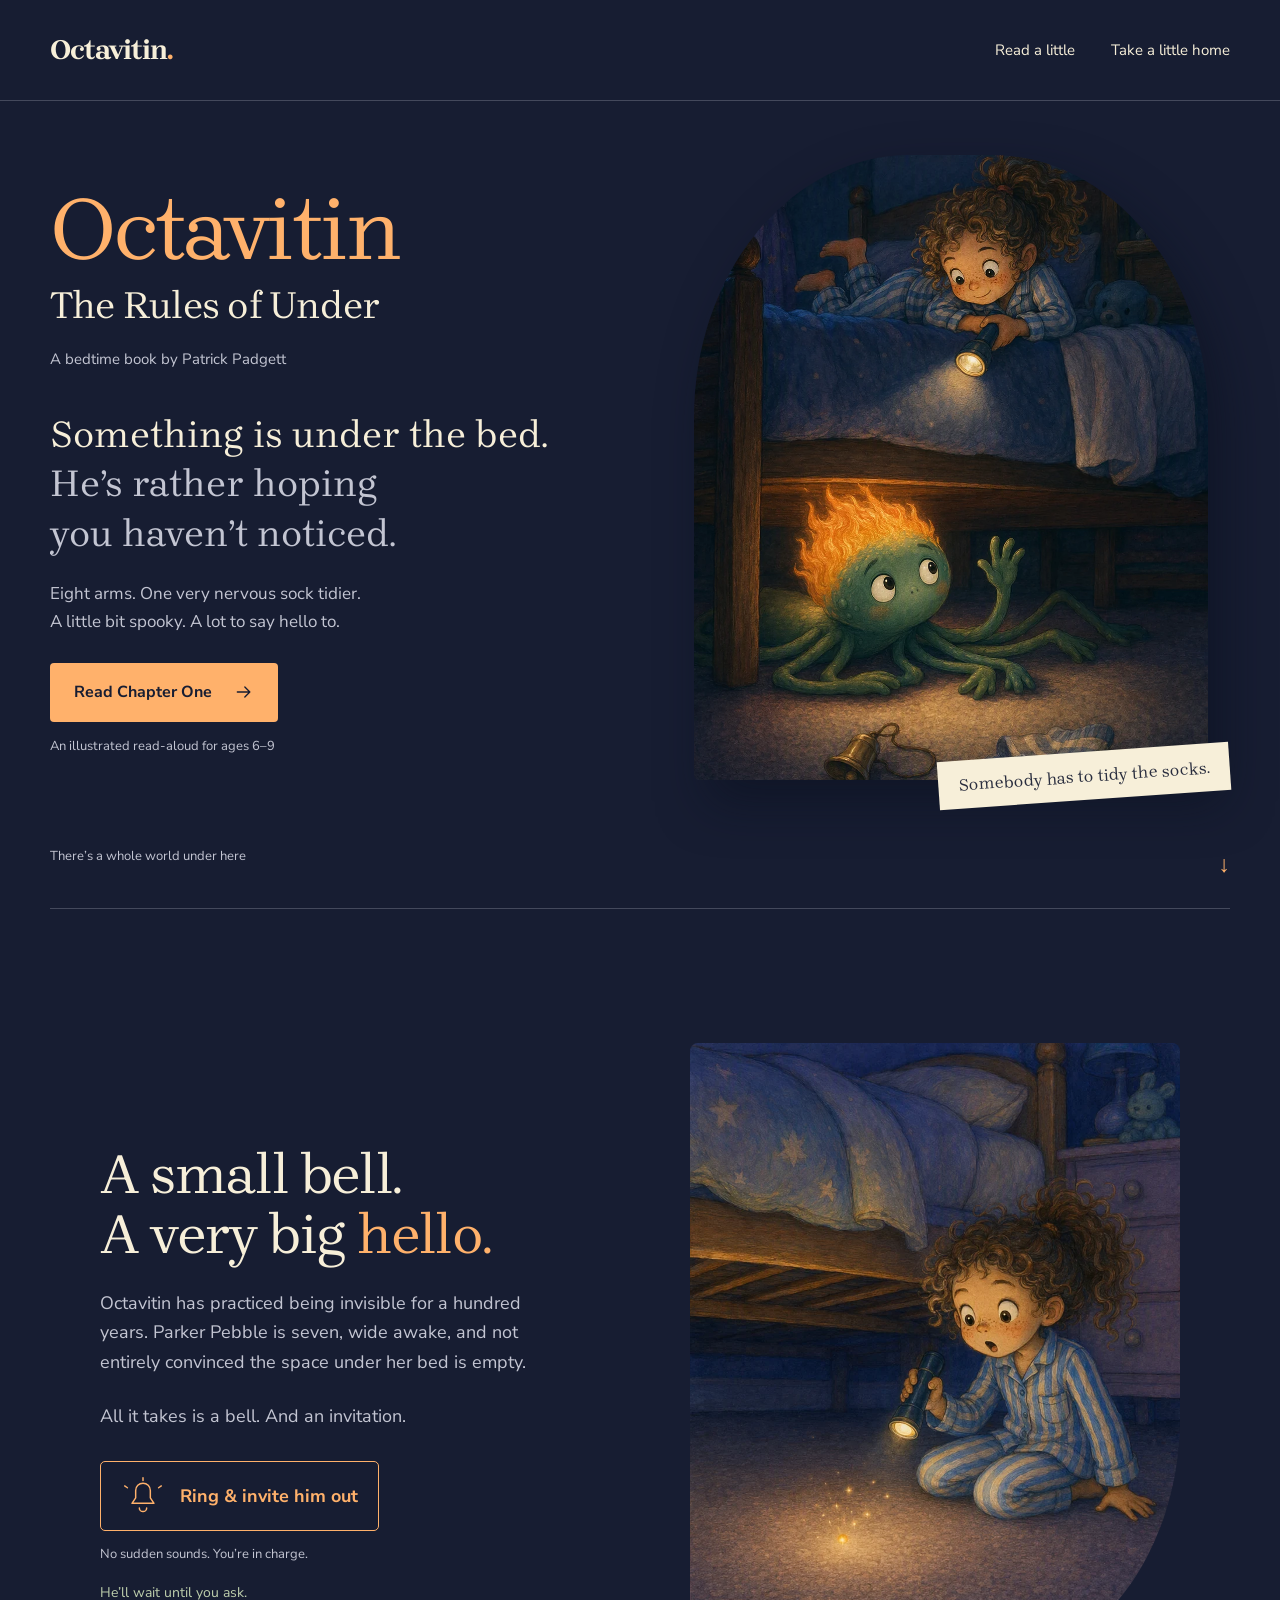
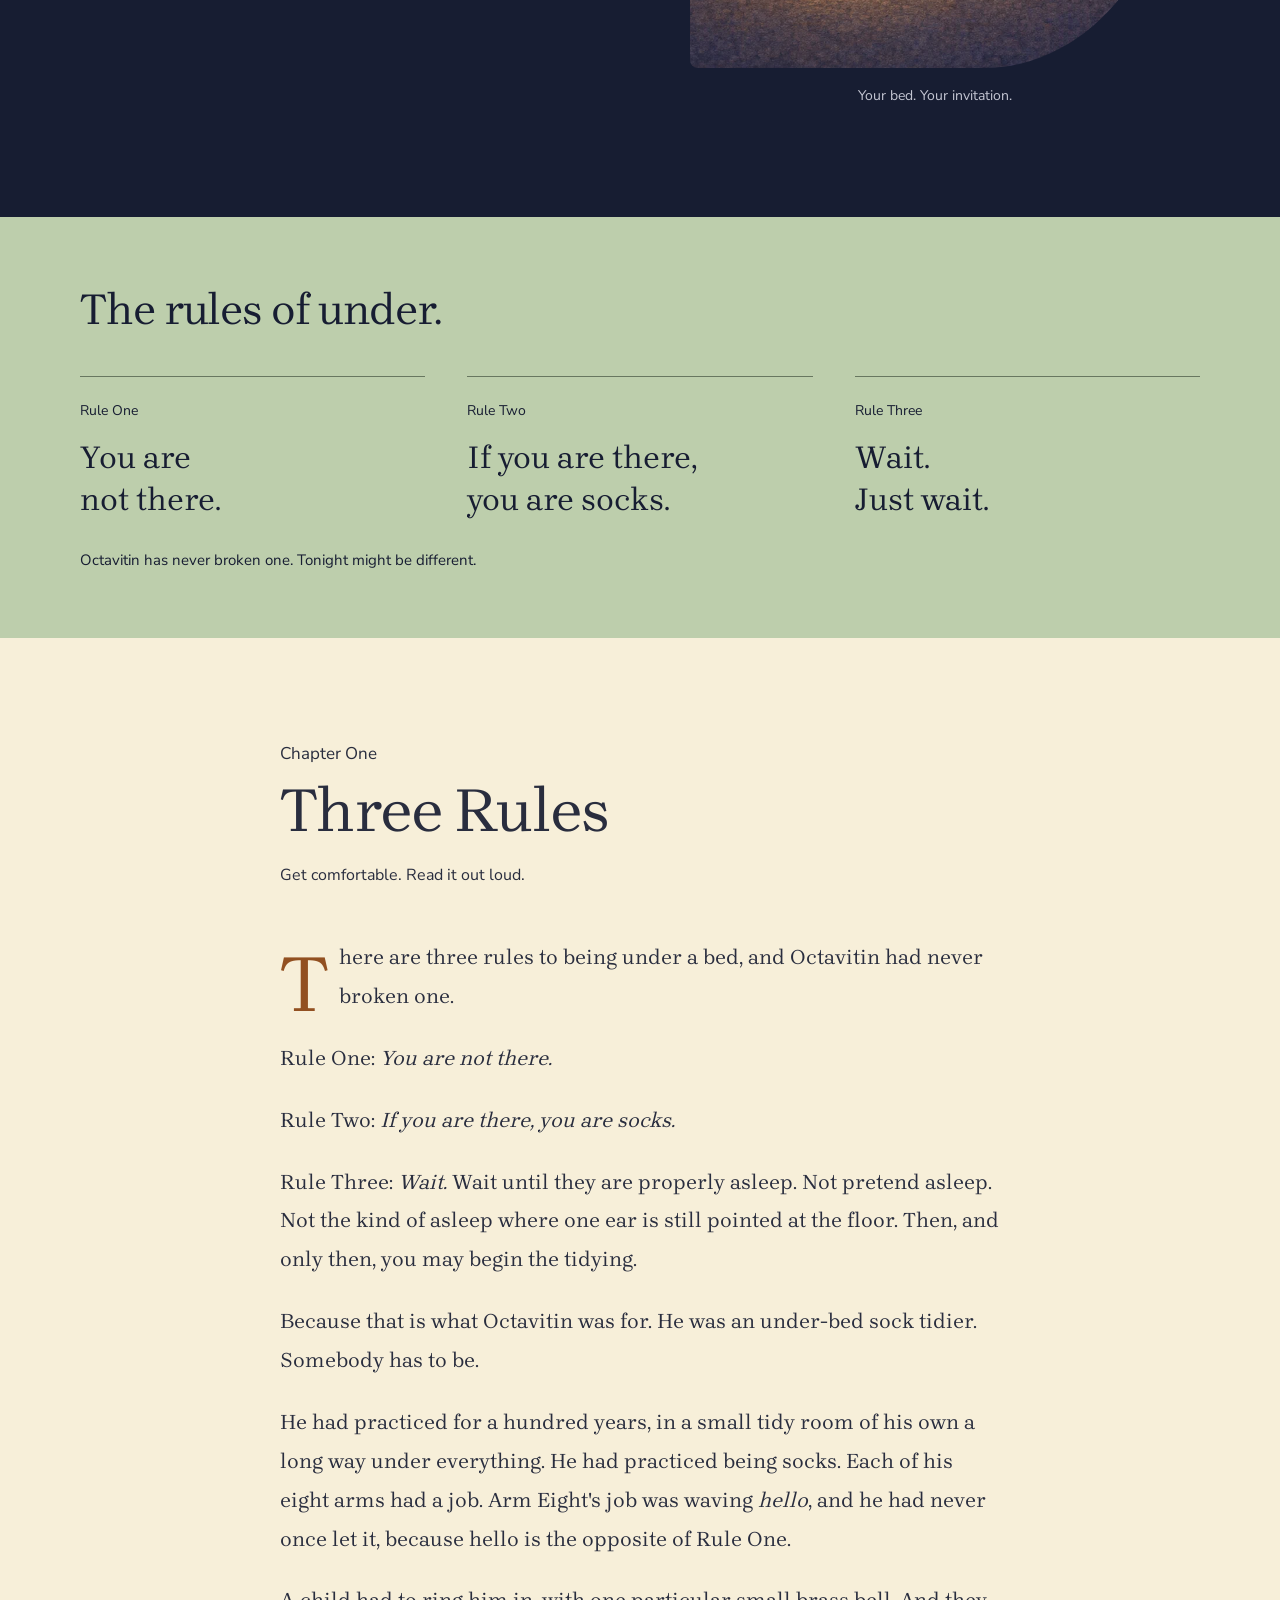
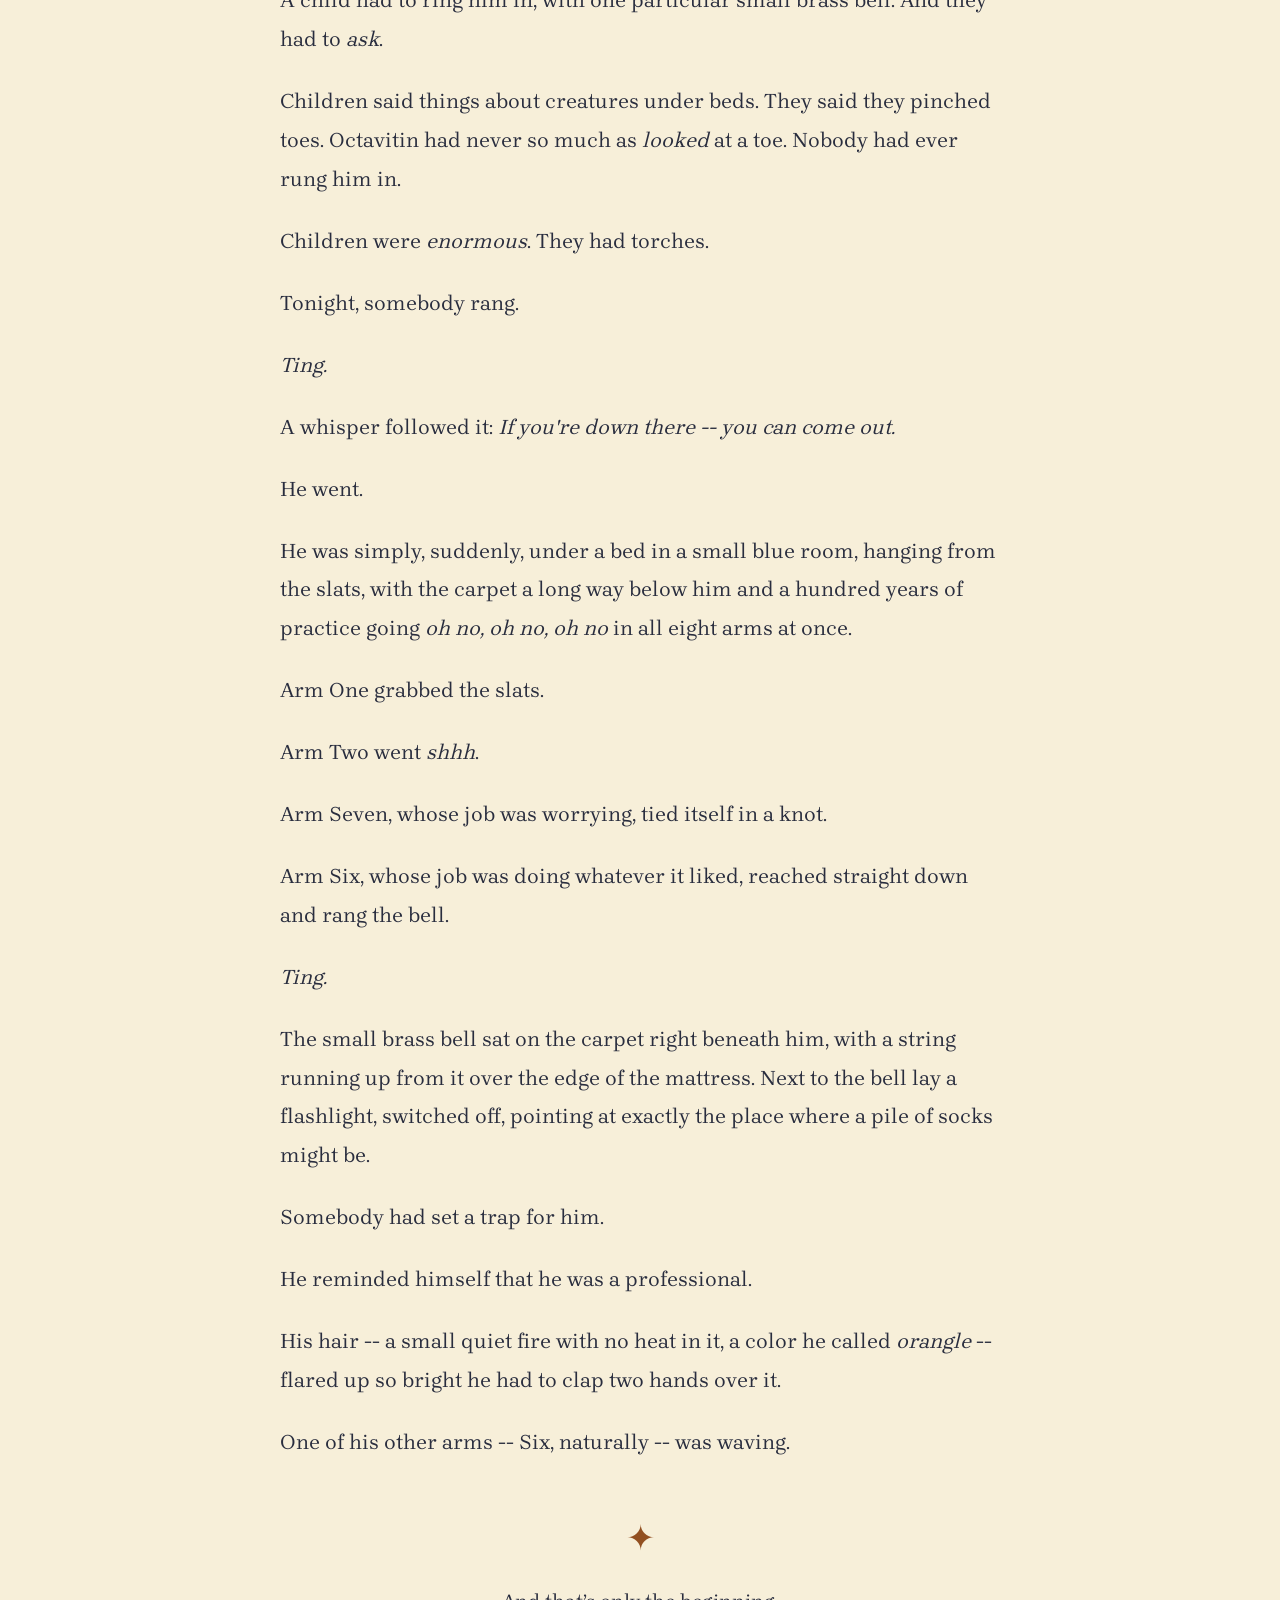
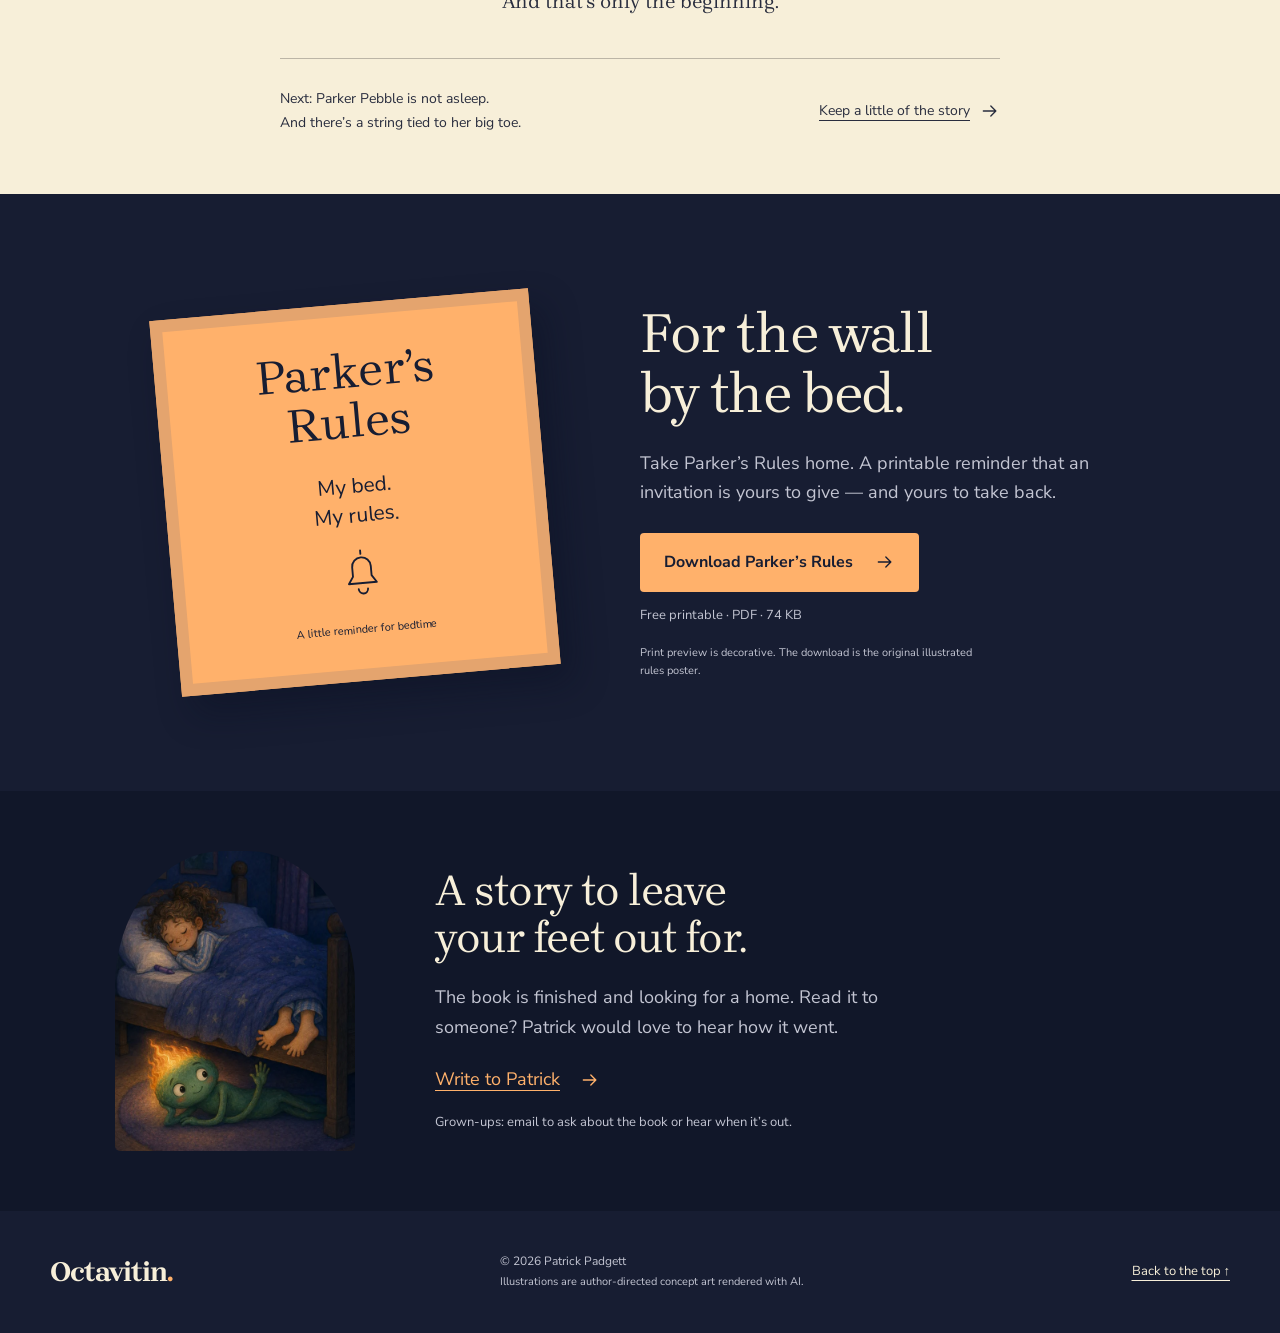
==== index.html @ f245d114 "first commit" ====
<!doctype html>
<html lang="en-US"><head><meta charset="utf-8"><meta name="viewport" content="width=device-width,initial-scale=1"><meta name="theme-color" content="#171d32"><meta name="description" content="Meet Octavitin, a nervous eight-armed sock tidier. A funny, gently spooky illustrated bedtime book for ages 6–9 by Patrick Padgett. Read Chapter One."><title>Octavitin: The Rules of Under — Patrick Padgett</title><link rel="stylesheet" href="styles.css"></head>
<body><a class="skip" href="#main">Skip to the story</a><header class="masthead"><a class="wordmark" href="#home" aria-label="Octavitin home">Octavitin<span class="wordmark-dot">.</span></a><nav aria-label="Main navigation"><a href="#chapter-one">Read a little</a><a href="#take-home">Take a little home</a></nav></header>
<main id="main"><section class="hero" id="home" aria-labelledby="book-title"><div class="hero-copy"><h1 id="book-title">Octavitin<span>The Rules of Under</span></h1><p class="author">A bedtime book by Patrick Padgett</p><div class="hero-story"><p>Something is under the bed.</p><p>He’s rather hoping<br>you haven’t noticed.</p></div><p class="intro">Eight arms. One very nervous sock tidier.<br>A little bit spooky. A lot to say hello to.</p><a class="button" href="#chapter-one">Read Chapter One <svg viewBox="0 0 24 24" width="20" height="20" aria-hidden="true"><path d="M4 12h15m-6-6 6 6-6 6"/></svg></a><p class="book-note">An illustrated read-aloud for ages 6–9</p></div><figure class="hero-art"><img src="assets/cover.webp" width="1024" height="1536" fetchpriority="high" alt="Parker shines a flashlight under her bed, where green, eight-armed Octavitin raises a hand beneath his glowing orange hair."><figcaption>Somebody has to tidy the socks.</figcaption></figure><a class="down-link" href="#under">There’s a whole world under here <span aria-hidden="true">↓</span></a></section>
<section class="under" id="under" aria-labelledby="under-title"><div class="under-copy"><h2 id="under-title">A small bell.<br>A very big <em>hello.</em></h2><p>Octavitin has practiced being invisible for a hundred years. Parker Pebble is seven, wide awake, and not entirely convinced the space under her bed is empty.</p><p>All it takes is a bell. And an invitation.</p><div class="invitation"><button id="ring" class="bell-button" type="button" aria-controls="encounter" aria-expanded="false"><svg viewBox="0 0 48 48" width="44" height="44" aria-hidden="true"><path d="M12 32h24l-4-6V18a8 8 0 0 0-16 0v8l-4 6Zm8 5a4 4 0 0 0 8 0M24 7V4M7 15l-3-2m37 2 3-2"/></svg><span>Ring &amp; invite him out</span></button><p class="quiet-note">No sudden sounds. You’re in charge.</p><button id="leave" type="button" class="text-button" hidden>Time to go, Octavitin</button><p id="bell-status" role="status" aria-live="polite">He’ll wait until you ask.</p></div></div><figure class="encounter" id="encounter"><img id="waiting-art" src="assets/waiting.webp" width="840" height="1260" loading="lazy" alt="Parker looks beneath the bed with her flashlight. There is no creature in sight."><img id="hello-art" src="assets/hello.webp" width="840" height="1260" hidden alt="Parker and Octavitin sit together under the bed and raise a hand to say hello."><figcaption id="encounter-caption">Your bed. Your invitation.</figcaption></figure></section>
<section class="rules" aria-labelledby="rules-title"><h2 id="rules-title">The rules of under.</h2><ol><li><span>Rule One</span><p>You are<br><em>not there.</em></p></li><li><span>Rule Two</span><p>If you are there,<br><em>you are socks.</em></p></li><li><span>Rule Three</span><p>Wait.<br><em>Just wait.</em></p></li></ol><p class="rules-tail">Octavitin has never broken one. Tonight might be different.</p></section>
<section class="reading" id="chapter-one" aria-labelledby="chapter-title"><div class="reading-heading"><h2 id="chapter-title"><span>Chapter One</span>Three Rules</h2><p>Get comfortable. Read it out loud.</p></div><article class="chapter" aria-label="Chapter One: Three Rules"><p>There are three rules to being under a bed, and Octavitin had never broken one.</p>
<p>Rule One: <em>You are not there.</em></p>
<p>Rule Two: <em>If you are there, you are socks.</em></p>
<p>Rule Three: <em>Wait.</em> Wait until they are properly asleep. Not pretend asleep. Not the kind of asleep where one ear is still pointed at the floor. Then, and only then, you may begin the tidying.</p>
<p>Because that is what Octavitin was for. He was an under-bed sock tidier. Somebody has to be.</p>
<p>He had practiced for a hundred years, in a small tidy room of his own a long way under everything. He had practiced being socks. Each of his eight arms had a job. Arm Eight&#x27;s job was waving <em>hello</em>, and he had never once let it, because hello is the opposite of Rule One.</p>
<p>A child had to ring him in, with one particular small brass bell. And they had to <em>ask</em>.</p>
<p>Children said things about creatures under beds. They said they pinched toes. Octavitin had never so much as <em>looked</em> at a toe. Nobody had ever rung him in.</p>
<p>Children were <em>enormous</em>. They had torches.</p>
<p>Tonight, somebody rang.</p>
<p><em>Ting.</em></p>
<p>A whisper followed it: <em>If you&#x27;re down there -- you can come out.</em></p>
<p>He went.</p>
<p>He was simply, suddenly, under a bed in a small blue room, hanging from the slats, with the carpet a long way below him and a hundred years of practice going <em>oh no, oh no, oh no</em> in all eight arms at once.</p>
<p>Arm One grabbed the slats.</p>
<p>Arm Two went <em>shhh</em>.</p>
<p>Arm Seven, whose job was worrying, tied itself in a knot.</p>
<p>Arm Six, whose job was doing whatever it liked, reached straight down and rang the bell.</p>
<p><em>Ting.</em></p>
<p>The small brass bell sat on the carpet right beneath him, with a string running up from it over the edge of the mattress. Next to the bell lay a flashlight, switched off, pointing at exactly the place where a pile of socks might be.</p>
<p>Somebody had set a trap for him.</p>
<p>He reminded himself that he was a professional.</p>
<p>His hair -- a small quiet fire with no heat in it, a color he called <em>orangle</em> -- flared up so bright he had to clap two hands over it.</p>
<p>One of his other arms -- Six, naturally -- was waving.</p><div class="chapter-end"><span aria-hidden="true">✦</span><p>And that’s only the beginning.</p></div></article><div class="after-reading"><p>Next: Parker Pebble is not asleep.<br>And there’s a string tied to her big toe.</p><a href="#take-home">Keep a little of the story <svg viewBox="0 0 24 24" width="20" height="20" aria-hidden="true"><path d="M4 12h15m-6-6 6 6-6 6"/></svg></a></div></section>
<section class="take-home" id="take-home" aria-labelledby="take-title"><div class="poster-preview" aria-hidden="true"><div class="poster-top">Parker’s<br>Rules</div><p>My bed.<br>My rules.</p><svg viewBox="0 0 48 48" width="56" height="56"><path d="M12 32h24l-4-6V18a8 8 0 0 0-16 0v8l-4 6Zm8 5a4 4 0 0 0 8 0M24 7V4"/></svg><span>A little reminder for bedtime</span></div><div class="take-copy"><h2 id="take-title">For the wall<br>by the bed.</h2><p>Take Parker’s Rules home. A printable reminder that an invitation is yours to give — and yours to take back.</p><a class="button" href="assets/rules-poster.pdf" download="Parkers-Rules.pdf">Download Parker’s Rules <svg viewBox="0 0 24 24" width="20" height="20" aria-hidden="true"><path d="M4 12h15m-6-6 6 6-6 6"/></svg></a><p class="quiet-note">Free printable · PDF · 74 KB</p><p class="resource-note">Print preview is decorative. The download is the original illustrated rules poster.</p></div></section>
<section class="goodnight" aria-labelledby="goodnight-title"><img src="assets/goodnight.webp" width="600" height="900" loading="lazy" alt="Parker sleeps peacefully with her feet out while Octavitin waves goodnight from under the bed."><div><h2 id="goodnight-title">A story to leave<br>your feet out for.</h2><p>The book is finished and looking for a home. Read it to someone? Patrick would love to hear how it went.</p><a href="mailto:pat@patpadgett.com">Write to Patrick <svg viewBox="0 0 24 24" width="20" height="20" aria-hidden="true"><path d="M4 12h15m-6-6 6 6-6 6"/></svg></a><p class="quiet-note">Grown-ups: email to ask about the book or hear when it’s out.</p></div></section></main>
<footer><a class="wordmark" href="#home">Octavitin<span class="wordmark-dot">.</span></a><p>© 2026 Patrick Padgett<br><span>Illustrations are author-directed concept art rendered with AI.</span></p><a href="#home">Back to the top ↑</a></footer><script src="script.js"></script></body></html>
---- styles.css ----
@font-face{font-family:'Brygada 1918';font-style:normal;font-weight:400;font-display:swap;src:url('assets/font-0.ttf') format('truetype')}
@font-face{font-family:'Brygada 1918';font-style:normal;font-weight:700;font-display:swap;src:url('assets/font-1.ttf') format('truetype')}
@font-face{font-family:'Nunito Sans';font-style:normal;font-weight:400;font-display:swap;src:url('assets/font-2.ttf') format('truetype')}
@font-face{font-family:'Nunito Sans';font-style:normal;font-weight:700;font-display:swap;src:url('assets/font-3.ttf') format('truetype')}
:root{--night:#171d32;--deep:#111729;--cream:#f7efd9;--orange:#ffb16b;--muted:#c3c5d2;--green:#bdceac;--ink:#292d3e;--line:#44495c}*{box-sizing:border-box}html{scroll-behavior:smooth;scroll-padding-top:30px;scrollbar-color:var(--orange) var(--night)}body{margin:0;background:var(--night);color:var(--cream);font-family:'Nunito Sans',sans-serif;font-size:18px;line-height:1.65}::selection{background:var(--orange);color:var(--night)}[hidden]{display:none!important}a{color:inherit;text-underline-offset:5px}button,a{-webkit-tap-highlight-color:transparent}a:focus-visible,button:focus-visible{outline:3px solid var(--orange);outline-offset:7px}button{font:inherit;cursor:pointer}a:hover{text-decoration-thickness:2px}svg{fill:none;stroke:currentColor;stroke-width:1.6;stroke-linecap:round;stroke-linejoin:round;flex-shrink:0}img{display:block;max-width:100%;height:auto}h1,h2,p,figure{margin:0}h1,h2{font-family:'Brygada 1918',Georgia,serif;font-weight:400;line-height:1.06;text-wrap:balance}h2{font-size:clamp(38px,4.4vw,62px);letter-spacing:-.025em}h2 em{color:var(--orange);font-style:normal}.skip{position:fixed;top:10px;left:10px;z-index:20;transform:translateY(-150%);background:var(--cream);color:var(--night);padding:12px}.skip:focus{transform:none}.masthead{max-width:1320px;margin:auto;display:flex;align-items:center;justify-content:space-between;padding:27px 50px;border-bottom:1px solid var(--line)}.wordmark{font-family:'Brygada 1918',serif;font-size:28px;font-weight:700;text-decoration:none;letter-spacing:-1px}.wordmark-dot{color:var(--orange)}nav{display:flex;gap:36px;font-size:15px}nav a{text-decoration:none;padding:8px 0}.hero{max-width:1320px;margin:auto;padding:54px 50px 34px;display:grid;grid-template-columns:1.1fr 1fr;gap:30px 55px;align-items:center}.hero-copy{padding-bottom:16px}h1{font-size:clamp(64px,7vw,96px);letter-spacing:-.035em;color:var(--orange)}h1 span{display:block;font-size:clamp(26px,3vw,39px);letter-spacing:-.02em;color:var(--cream);margin-top:9px}.author{font-size:15px;color:var(--muted);margin-top:20px}.hero-story{font-family:'Brygada 1918',serif;font-size:clamp(27px,3vw,38px);line-height:1.3;margin:38px 0 22px}.hero-story p+p{color:var(--muted)}.intro{font-size:17px;color:var(--muted);margin-bottom:27px}.button{display:inline-flex;gap:22px;align-items:center;justify-content:center;padding:15px 23px;background:var(--orange);color:var(--night);border-radius:4px;text-decoration:none;font-size:16px;font-weight:700;min-height:52px;border:1px solid transparent;transition:background .18s}.button:hover{background:#ffc28c}.book-note{font-size:13px;color:var(--muted);margin-top:14px}.hero-art{position:relative;padding:0 22px 20px 0}.hero-art img{width:100%;height:625px;object-fit:cover;border-radius:42% 42% 5px 5px;box-shadow:14px 22px 48px #080d1c80}.hero-art figcaption{position:absolute;bottom:0;right:0;background:var(--cream);color:var(--ink);padding:10px 20px;transform:rotate(-4deg);font-family:'Brygada 1918',serif;font-size:17px}.down-link{grid-column:1/-1;text-decoration:none;display:flex;justify-content:space-between;font-size:13px;color:var(--muted);border-bottom:1px solid var(--line);padding:16px 0 24px}.down-link span{font-size:23px;color:var(--orange)}.under{max-width:1180px;margin:auto;padding:100px 50px 110px;display:grid;grid-template-columns:1fr 1fr;gap:100px;align-items:center}.under-copy>p{max-width:440px;margin-top:24px;color:var(--muted)}.encounter{position:relative}.encounter img{width:100%;aspect-ratio:2/2.55;object-fit:cover;border-radius:8px 8px 40% 8px}.encounter figcaption{font-size:14px;margin-top:16px;color:var(--muted);text-align:center}.encounter.is-open img{animation:hello .5s cubic-bezier(.16,1,.3,1)}@keyframes hello{from{opacity:.65;filter:brightness(.7)}to{opacity:1;filter:brightness(1)}}.invitation{margin-top:30px}.bell-button{background:none;border:1px solid var(--orange);color:var(--orange);border-radius:5px;display:flex;align-items:center;gap:15px;padding:12px 20px;text-align:left;min-height:70px;font-weight:700}.bell-button:hover{background:#ffb16b12}.bell-button:disabled{cursor:default;color:var(--muted);border-color:var(--line)}.quiet-note{font-size:13px;color:var(--muted);margin-top:13px}.text-button{display:block;margin-top:18px;color:var(--cream);background:transparent;border:1px solid var(--cream);border-radius:4px;padding:9px 18px;min-height:46px}.text-button:hover{background:#ffffff0c}#bell-status{font-size:14px;color:var(--green);margin-top:15px;min-height:24px}.rules{background:var(--green);color:var(--night);padding:70px max(50px,calc((100vw - 1120px)/2)) 65px}.rules h2{font-size:44px}.rules ol{display:grid;grid-template-columns:repeat(3,1fr);list-style:none;padding:0;margin:42px 0 28px;gap:42px}.rules li{border-top:1px solid #687760;padding-top:18px}.rules li>span{font-size:14px}.rules li p{font-family:'Brygada 1918',serif;font-size:32px;line-height:1.3;margin-top:13px}.rules li em{font-style:normal}.rules-tail{font-size:15px}.reading{background:var(--cream);color:var(--ink);padding:92px 24px 60px}.reading-heading{max-width:720px;margin:auto auto 50px}.reading-heading h2{font-size:62px}.reading-heading h2 span{display:block;font-family:'Nunito Sans',sans-serif;font-size:17px;line-height:2.8;letter-spacing:0}.reading-heading>p{margin-top:18px;font-size:16px}.chapter{max-width:720px;margin:auto;font-family:'Brygada 1918',Georgia,serif;font-size:21px;line-height:1.85}.chapter>p{margin:0 0 1.1em}.chapter>p:first-child:first-letter{float:left;font-size:80px;line-height:.85;margin:12px 10px 0 0;color:#925021}.chapter em{font-style:italic}.chapter-end{text-align:center;margin-top:45px;font-size:20px}.chapter-end>span{font-size:35px;color:#925021}.chapter-end p{margin-top:12px}.after-reading{max-width:720px;margin:38px auto 0;padding-top:28px;border-top:1px solid #bcb5a6;display:flex;justify-content:space-between;align-items:center;gap:30px;font-size:14px}.after-reading a{display:flex;gap:10px;align-items:center;max-width:220px}.take-home{max-width:1050px;margin:0 auto;padding:110px 50px;display:grid;grid-template-columns:.8fr 1fr;gap:95px;align-items:center}.poster-preview{background:var(--orange);color:var(--night);padding:30px;text-align:center;transform:rotate(-5deg);min-height:360px;border:12px solid #e4a46e;box-shadow:12px 19px 34px #090e2060}.poster-top{font-family:'Brygada 1918',serif;font-size:48px;line-height:1.05}.poster-preview p{margin:25px 0 15px;font-size:21px;line-height:1.4}.poster-preview svg{margin:auto}.poster-preview span{display:block;font-size:11px;margin-top:10px}.take-copy>p{margin:25px 0;color:var(--muted)}.take-copy .quiet-note{margin:13px 0 0}.take-copy .resource-note{font-size:11px;margin:18px 0 0;max-width:350px}.goodnight{background:var(--deep);padding:60px max(50px,calc((100vw - 1050px)/2));display:grid;grid-template-columns:240px 1fr;gap:80px;align-items:center}.goodnight img{width:240px;height:300px;object-fit:cover;border-radius:45% 45% 5px 5px}.goodnight h2{font-size:44px}.goodnight p{max-width:490px;margin-top:22px;color:var(--muted)}.goodnight a{display:inline-flex;gap:20px;align-items:center;margin-top:22px;color:var(--orange)}.goodnight .quiet-note{max-width:400px;margin-top:18px}footer{max-width:1320px;margin:auto;padding:38px 50px;display:flex;justify-content:space-between;align-items:center;gap:30px}footer p{font-size:12px;color:var(--muted)}footer p span{font-size:11px}footer>a:last-child{font-size:13px;white-space:nowrap}@media(min-width:1500px){.hero-art img{height:660px}}@media(max-width:950px){.hero{gap:30px;padding-left:32px;padding-right:32px}.hero-art img{height:560px}.hero-story{font-size:29px}.under{gap:50px;padding:80px 32px}.take-home{gap:55px}.goodnight{gap:40px}.hero-art figcaption{font-size:14px}.masthead{padding-inline:32px}}@media(max-width:650px){body{font-size:17px}.masthead{padding:18px 22px;gap:16px}.wordmark{font-size:24px}nav{gap:18px;font-size:12px}nav a{max-width:85px;line-height:1.35}.hero{display:flex;flex-direction:column;align-items:stretch;padding:38px 24px 20px;gap:32px}.hero-copy{padding:0}h1{font-size:70px}h1 span{font-size:29px}.author{margin-top:15px;font-size:13px}.hero-story{margin-top:27px;font-size:30px}.intro{font-size:15px}.hero-art{padding:0 12px 16px;max-width:430px;width:100%;margin:auto}.hero-art img{height:auto;max-height:560px;aspect-ratio:2/2.7;object-fit:cover}.hero-art figcaption{font-size:14px;right:0}.book-note{font-size:12px}.down-link{margin-top:5px;padding:0 0 17px;font-size:12px}.under{grid-template-columns:1fr;padding:62px 24px;gap:35px}.under h2{font-size:44px}.under-copy>p{font-size:16px;margin-top:20px}.encounter{max-width:420px}.encounter img{aspect-ratio:2/2.5}.rules{padding:50px 24px}.rules h2{font-size:36px}.rules ol{grid-template-columns:1fr;gap:23px;margin-top:30px}.rules li{display:grid;grid-template-columns:90px 1fr;gap:15px;align-items:start;padding-top:17px}.rules li>span{font-size:12px;padding-top:6px}.rules li p{font-size:28px;margin:0}.rules li p br{display:none}.rules-tail{font-size:14px}.reading{padding:52px 24px 40px}.reading-heading{margin-bottom:30px}.reading-heading h2{font-size:47px}.reading-heading h2 span{font-size:15px}.chapter{font-size:19px;line-height:1.8}.chapter>p:first-child:first-letter{font-size:67px}.after-reading{flex-direction:column;align-items:flex-start;gap:18px}.after-reading a{max-width:none}.take-home{padding:65px 24px;grid-template-columns:1fr;gap:48px}.poster-preview{max-width:270px;width:100%;margin:auto;min-height:330px}.take-copy h2{font-size:44px}.take-copy>p{font-size:16px}.take-copy .button{font-size:14px;gap:13px;padding:14px 17px}.goodnight{padding:50px 24px;grid-template-columns:1fr;gap:35px}.goodnight img{width:180px;height:230px}.goodnight h2{font-size:40px}.goodnight p{font-size:16px}.goodnight .quiet-note{font-size:13px}footer{padding:30px 24px;flex-wrap:wrap;gap:22px}footer p{order:3;width:100%}footer>a:last-child{margin-left:auto}}@media(max-width:350px){h1{font-size:59px}h1 span{font-size:25px}.hero-story{font-size:26px}.masthead{padding-inline:18px}nav{gap:11px;font-size:11px}.wordmark{font-size:22px}.hero,.under{padding-inline:20px}.button{padding-inline:18px}.take-copy .button{font-size:12px;gap:8px}.rules h2{font-size:32px}.rules li{grid-template-columns:75px 1fr}.rules li p{font-size:25px}}@media(prefers-reduced-motion:reduce){html{scroll-behavior:auto}*,*:before,*:after{animation:none!important;transition:none!important}}@media print{body,.reading{background:white;color:black}.masthead,.hero,.under,.rules,.take-home,.goodnight,footer,.after-reading{display:none}.reading{padding:0}.chapter{font-size:12pt}.chapter-end{display:none}}
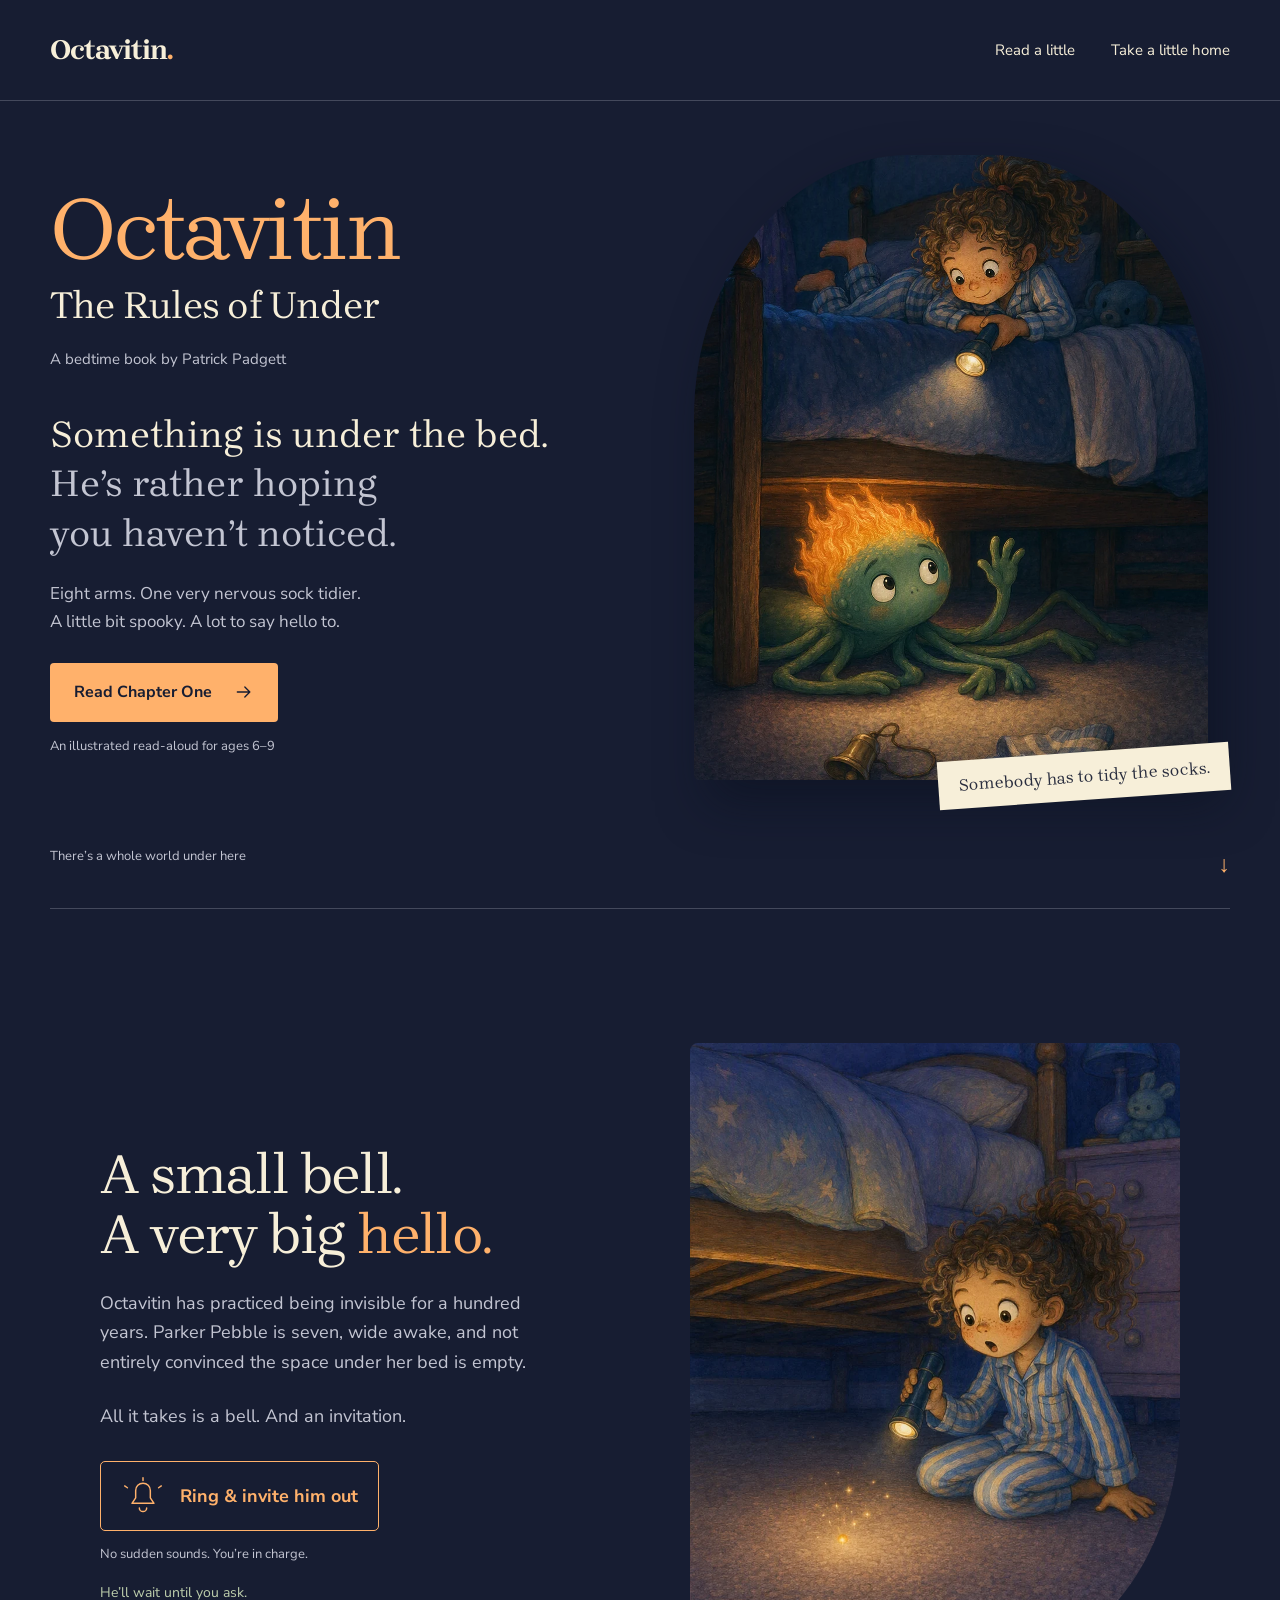
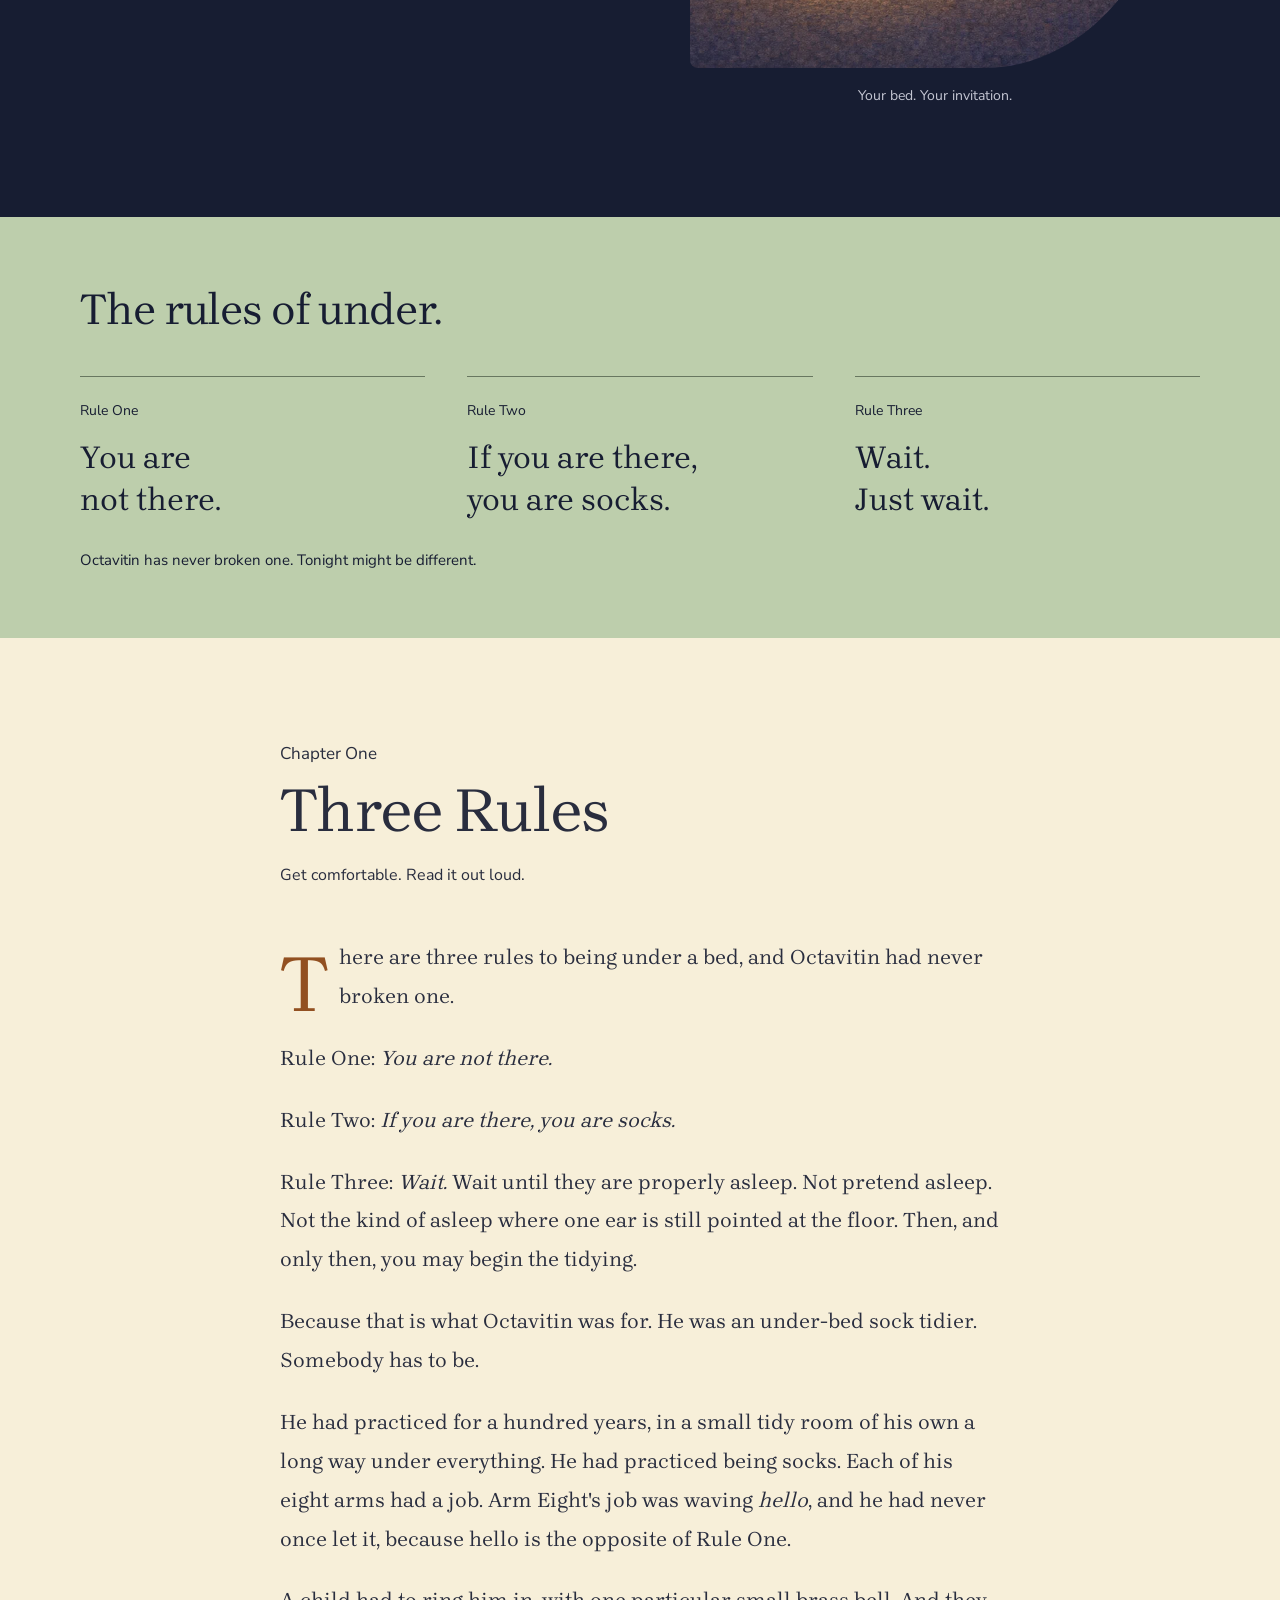
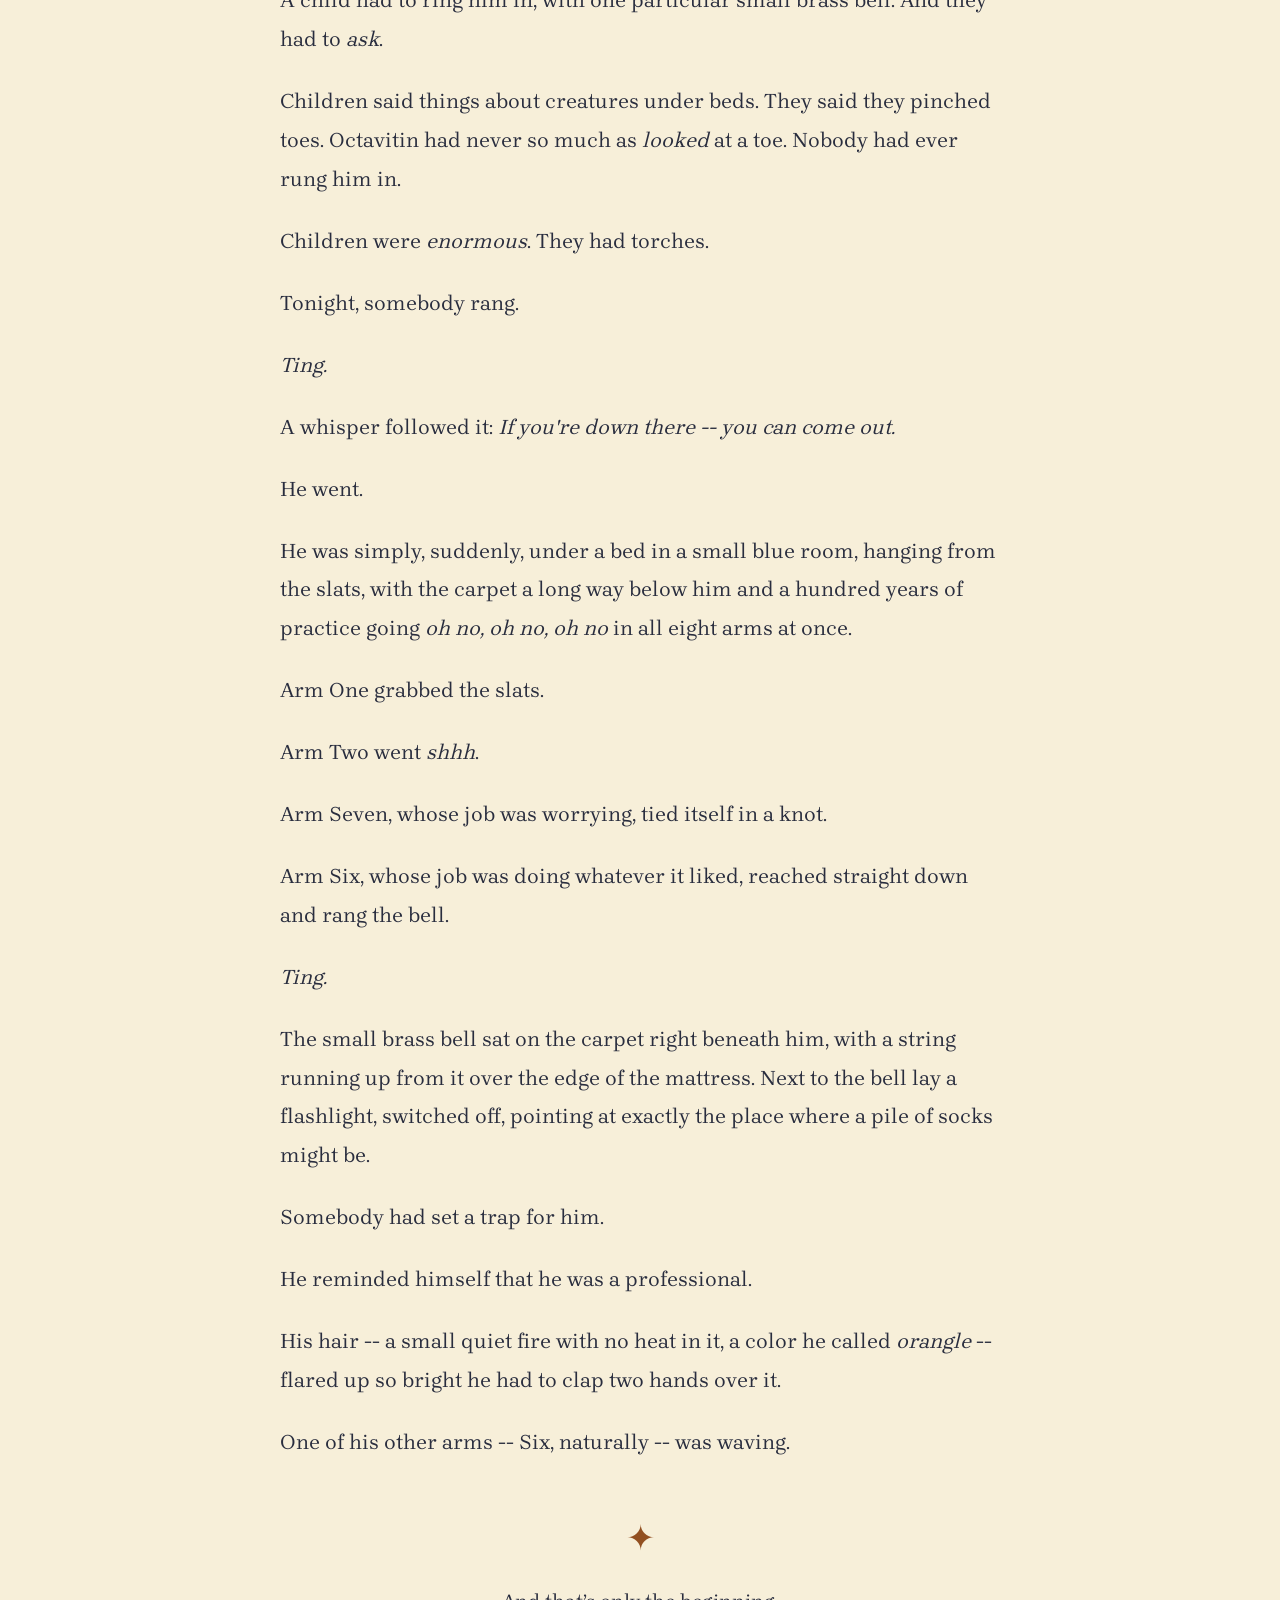
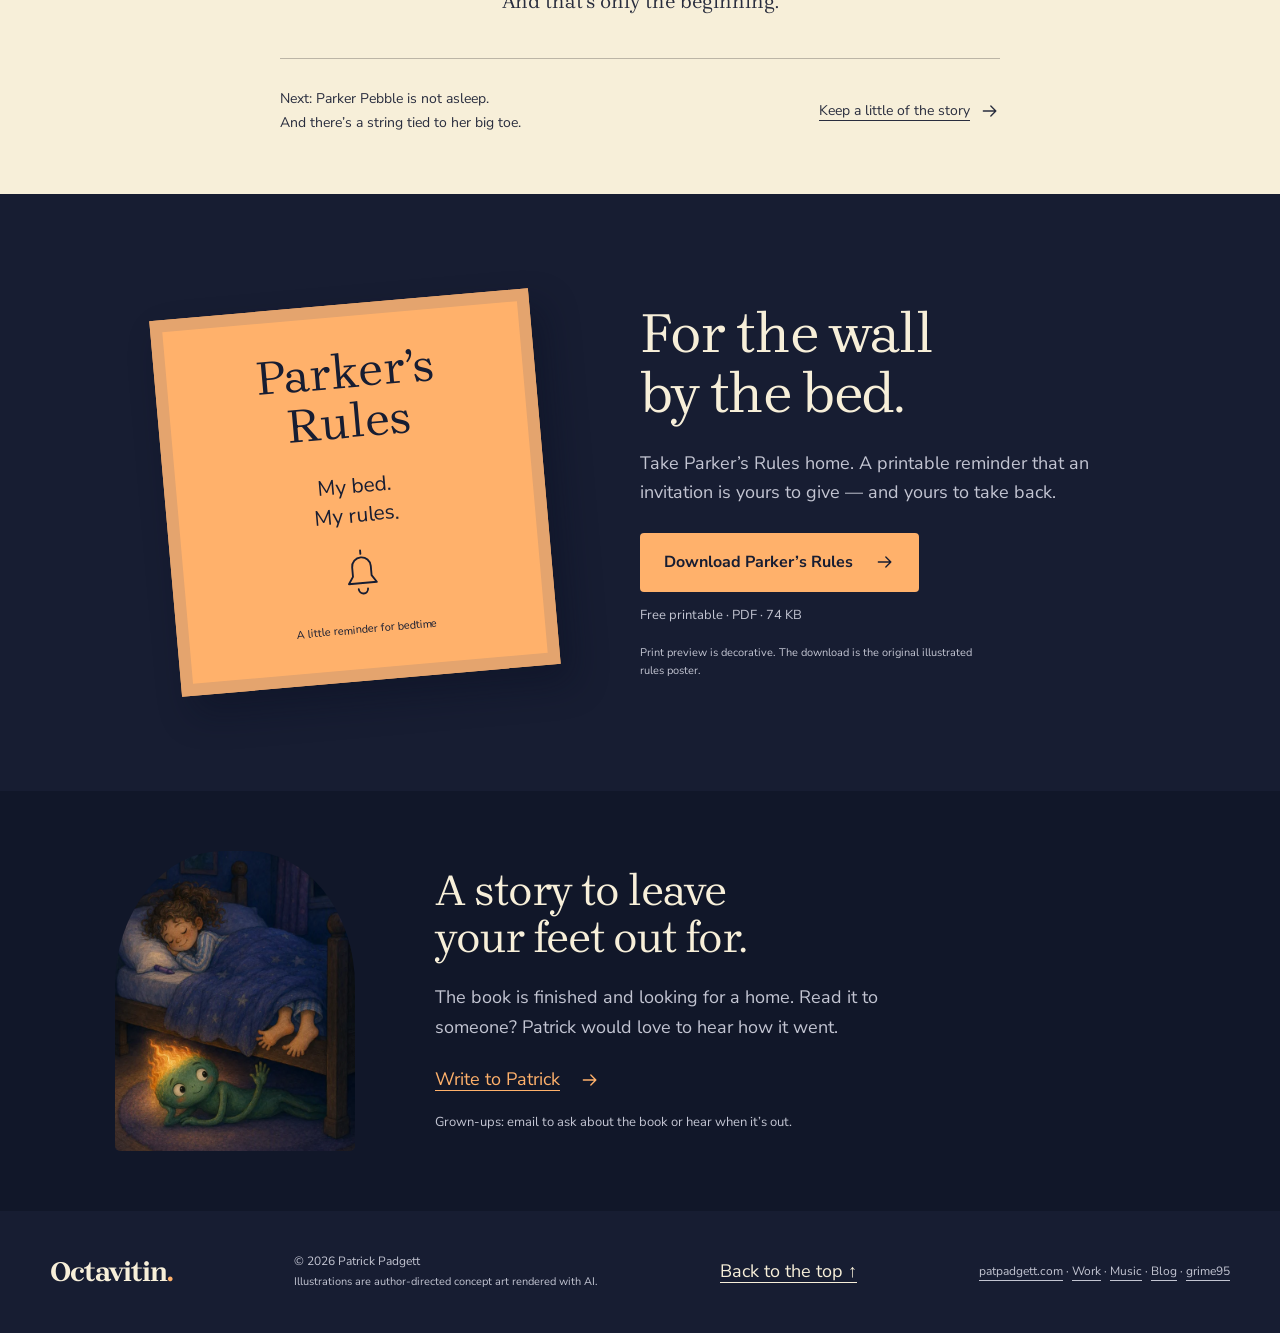
==== commit 10c815b2: "SEO floor: favicon set, 404, canonical/og/twitter/JSON-LD where missing, cross-links" ====
--- a/index.html
+++ b/index.html
@@ -1,5 +1,5 @@
 <!doctype html>
-<html lang="en-US"><head><meta charset="utf-8"><meta name="viewport" content="width=device-width,initial-scale=1"><meta name="theme-color" content="#171d32"><meta name="description" content="Meet Octavitin, a nervous eight-armed sock tidier. A funny, gently spooky illustrated bedtime book for ages 6–9 by Patrick Padgett. Read Chapter One."><title>Octavitin: The Rules of Under — Patrick Padgett</title><link rel="stylesheet" href="styles.css"></head>
+<html lang="en-US"><head><meta charset="utf-8"><meta name="viewport" content="width=device-width,initial-scale=1"><meta name="theme-color" content="#171d32"><meta name="description" content="Meet Octavitin, a nervous eight-armed sock tidier. A funny, gently spooky illustrated bedtime book for ages 6–9 by Patrick Padgett. Read Chapter One."><title>Octavitin: The Rules of Under — Patrick Padgett</title><link rel="canonical" href="https://octavitin.patpadgett.com/"><link rel="icon" href="/favicon.ico" sizes="32x32"><link rel="icon" type="image/png" sizes="512x512" href="/assets/icon-512.png"><link rel="apple-touch-icon" href="/assets/apple-touch-icon.png"><meta property="og:type" content="book"><meta property="og:site_name" content="Octavitin"><meta property="og:title" content="Octavitin: The Rules of Under — a bedtime book by Patrick Padgett"><meta property="og:description" content="Meet Octavitin, a nervous eight-armed sock tidier. A funny, gently spooky illustrated bedtime book for ages 6–9. Read Chapter One."><meta property="og:url" content="https://octavitin.patpadgett.com/"><meta property="og:image" content="https://octavitin.patpadgett.com/assets/og-card.jpg"><meta property="og:image:width" content="1200"><meta property="og:image:height" content="630"><meta property="og:image:alt" content="Cover of Octavitin: The Rules of Under"><meta name="twitter:card" content="summary_large_image"><meta name="twitter:title" content="Octavitin: The Rules of Under"><meta name="twitter:description" content="A funny, gently spooky illustrated bedtime book for ages 6–9 by Patrick Padgett."><meta name="twitter:image" content="https://octavitin.patpadgett.com/assets/og-card.jpg"><script type="application/ld+json">{"@context": "https://schema.org", "@type": "Book", "name": "Octavitin: The Rules of Under", "author": {"@type": "Person", "name": "Patrick Padgett", "url": "https://patpadgett.com/"}, "url": "https://octavitin.patpadgett.com/", "image": "https://octavitin.patpadgett.com/assets/cover.webp", "inLanguage": "en", "genre": "Children's picture book", "typicalAgeRange": "6-9", "description": "Meet Octavitin, a nervous eight-armed sock tidier. A funny, gently spooky illustrated bedtime book for ages 6–9 by Patrick Padgett.", "isFamilyFriendly": true}</script><link rel="stylesheet" href="styles.css"></head>
 <body><a class="skip" href="#main">Skip to the story</a><header class="masthead"><a class="wordmark" href="#home" aria-label="Octavitin home">Octavitin<span class="wordmark-dot">.</span></a><nav aria-label="Main navigation"><a href="#chapter-one">Read a little</a><a href="#take-home">Take a little home</a></nav></header>
 <main id="main"><section class="hero" id="home" aria-labelledby="book-title"><div class="hero-copy"><h1 id="book-title">Octavitin<span>The Rules of Under</span></h1><p class="author">A bedtime book by Patrick Padgett</p><div class="hero-story"><p>Something is under the bed.</p><p>He’s rather hoping<br>you haven’t noticed.</p></div><p class="intro">Eight arms. One very nervous sock tidier.<br>A little bit spooky. A lot to say hello to.</p><a class="button" href="#chapter-one">Read Chapter One <svg viewBox="0 0 24 24" width="20" height="20" aria-hidden="true"><path d="M4 12h15m-6-6 6 6-6 6"/></svg></a><p class="book-note">An illustrated read-aloud for ages 6–9</p></div><figure class="hero-art"><img src="assets/cover.webp" width="1024" height="1536" fetchpriority="high" alt="Parker shines a flashlight under her bed, where green, eight-armed Octavitin raises a hand beneath his glowing orange hair."><figcaption>Somebody has to tidy the socks.</figcaption></figure><a class="down-link" href="#under">There’s a whole world under here <span aria-hidden="true">↓</span></a></section>
 <section class="under" id="under" aria-labelledby="under-title"><div class="under-copy"><h2 id="under-title">A small bell.<br>A very big <em>hello.</em></h2><p>Octavitin has practiced being invisible for a hundred years. Parker Pebble is seven, wide awake, and not entirely convinced the space under her bed is empty.</p><p>All it takes is a bell. And an invitation.</p><div class="invitation"><button id="ring" class="bell-button" type="button" aria-controls="encounter" aria-expanded="false"><svg viewBox="0 0 48 48" width="44" height="44" aria-hidden="true"><path d="M12 32h24l-4-6V18a8 8 0 0 0-16 0v8l-4 6Zm8 5a4 4 0 0 0 8 0M24 7V4M7 15l-3-2m37 2 3-2"/></svg><span>Ring &amp; invite him out</span></button><p class="quiet-note">No sudden sounds. You’re in charge.</p><button id="leave" type="button" class="text-button" hidden>Time to go, Octavitin</button><p id="bell-status" role="status" aria-live="polite">He’ll wait until you ask.</p></div></div><figure class="encounter" id="encounter"><img id="waiting-art" src="assets/waiting.webp" width="840" height="1260" loading="lazy" alt="Parker looks beneath the bed with her flashlight. There is no creature in sight."><img id="hello-art" src="assets/hello.webp" width="840" height="1260" hidden alt="Parker and Octavitin sit together under the bed and raise a hand to say hello."><figcaption id="encounter-caption">Your bed. Your invitation.</figcaption></figure></section>
@@ -30,4 +30,4 @@
 <p>One of his other arms -- Six, naturally -- was waving.</p><div class="chapter-end"><span aria-hidden="true">✦</span><p>And that’s only the beginning.</p></div></article><div class="after-reading"><p>Next: Parker Pebble is not asleep.<br>And there’s a string tied to her big toe.</p><a href="#take-home">Keep a little of the story <svg viewBox="0 0 24 24" width="20" height="20" aria-hidden="true"><path d="M4 12h15m-6-6 6 6-6 6"/></svg></a></div></section>
 <section class="take-home" id="take-home" aria-labelledby="take-title"><div class="poster-preview" aria-hidden="true"><div class="poster-top">Parker’s<br>Rules</div><p>My bed.<br>My rules.</p><svg viewBox="0 0 48 48" width="56" height="56"><path d="M12 32h24l-4-6V18a8 8 0 0 0-16 0v8l-4 6Zm8 5a4 4 0 0 0 8 0M24 7V4"/></svg><span>A little reminder for bedtime</span></div><div class="take-copy"><h2 id="take-title">For the wall<br>by the bed.</h2><p>Take Parker’s Rules home. A printable reminder that an invitation is yours to give — and yours to take back.</p><a class="button" href="assets/rules-poster.pdf" download="Parkers-Rules.pdf">Download Parker’s Rules <svg viewBox="0 0 24 24" width="20" height="20" aria-hidden="true"><path d="M4 12h15m-6-6 6 6-6 6"/></svg></a><p class="quiet-note">Free printable · PDF · 74 KB</p><p class="resource-note">Print preview is decorative. The download is the original illustrated rules poster.</p></div></section>
 <section class="goodnight" aria-labelledby="goodnight-title"><img src="assets/goodnight.webp" width="600" height="900" loading="lazy" alt="Parker sleeps peacefully with her feet out while Octavitin waves goodnight from under the bed."><div><h2 id="goodnight-title">A story to leave<br>your feet out for.</h2><p>The book is finished and looking for a home. Read it to someone? Patrick would love to hear how it went.</p><a href="mailto:pat@patpadgett.com">Write to Patrick <svg viewBox="0 0 24 24" width="20" height="20" aria-hidden="true"><path d="M4 12h15m-6-6 6 6-6 6"/></svg></a><p class="quiet-note">Grown-ups: email to ask about the book or hear when it’s out.</p></div></section></main>
-<footer><a class="wordmark" href="#home">Octavitin<span class="wordmark-dot">.</span></a><p>© 2026 Patrick Padgett<br><span>Illustrations are author-directed concept art rendered with AI.</span></p><a href="#home">Back to the top ↑</a></footer><script src="script.js"></script></body></html>+<footer><a class="wordmark" href="#home">Octavitin<span class="wordmark-dot">.</span></a><p>© 2026 Patrick Padgett<br><span>Illustrations are author-directed concept art rendered with AI.</span></p><a href="#home">Back to the top ↑</a><p class="sites"><a href="https://patpadgett.com/">patpadgett.com</a> · <a href="https://work.patpadgett.com/">Work</a> · <a href="https://music.patpadgett.com/">Music</a> · <a href="https://blog.patpadgett.com/">Blog</a> · <a href="https://grime95.com/">grime95</a></p></footer><script src="script.js"></script></body></html>
